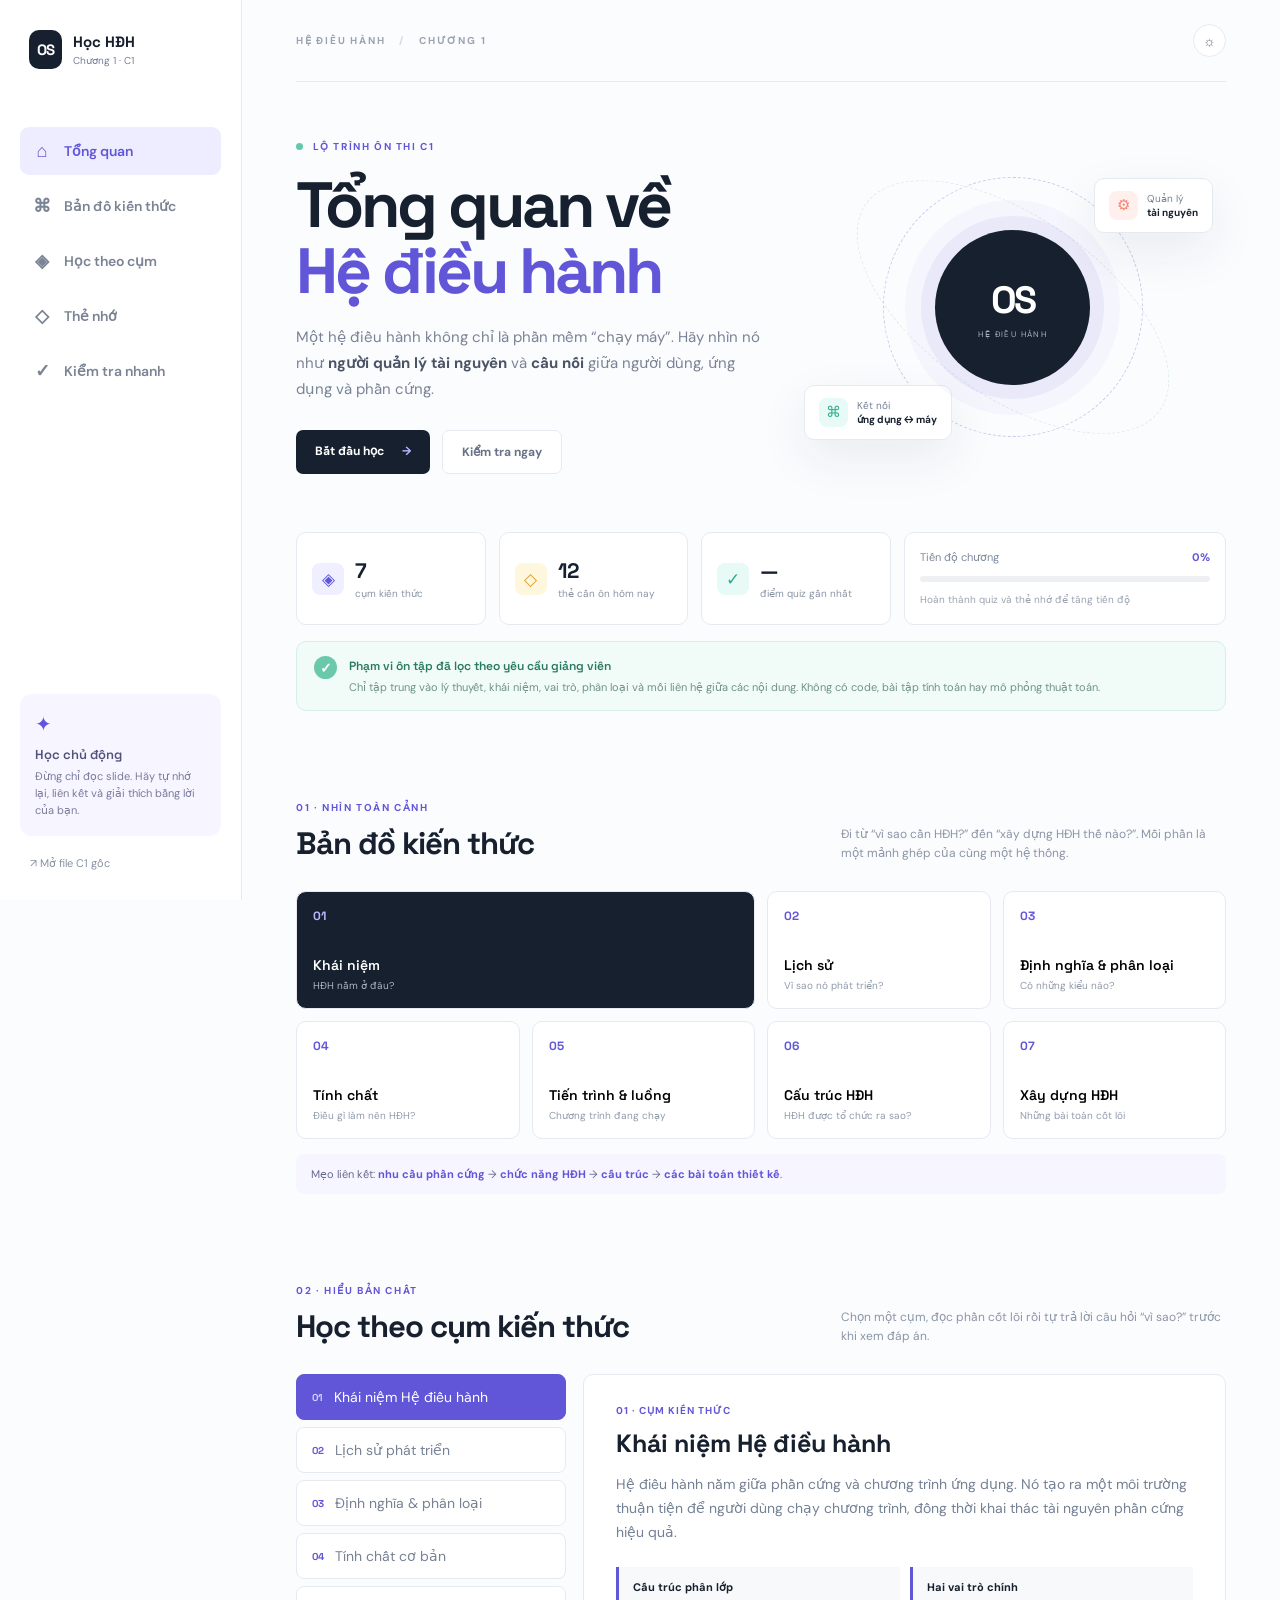
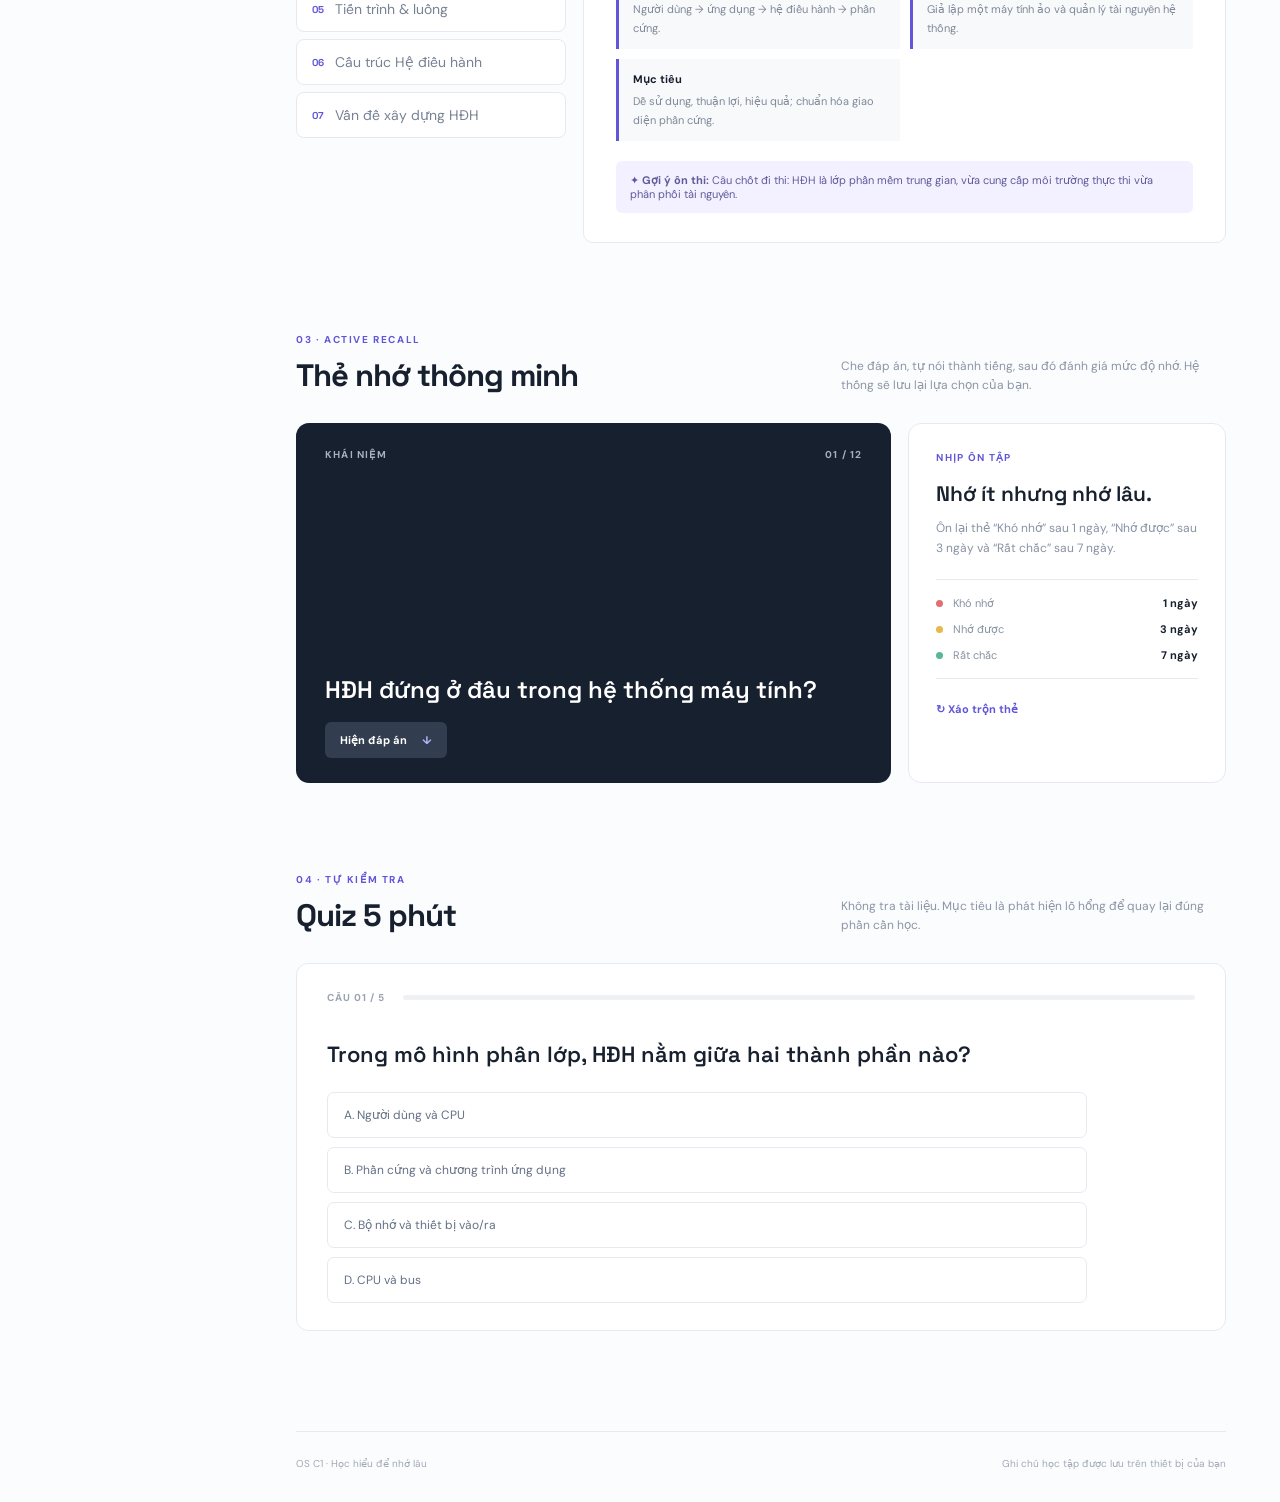
==== index.html @ 8801d219 "Publish OS C1 study website Co-authored-by: Copilot <223556219+Copilot@users.noreply.github.com>" ====
<!doctype html>
<html lang="vi">
<head>
  <meta charset="UTF-8" />
  <meta name="viewport" content="width=device-width, initial-scale=1.0" />
  <meta name="theme-color" content="#0f172a" />
  <title>OS C1 · Học hiểu để nhớ lâu</title>
  <link rel="preconnect" href="https://fonts.googleapis.com">
  <link rel="preconnect" href="https://fonts.gstatic.com" crossorigin>
  <link href="https://fonts.googleapis.com/css2?family=DM+Sans:wght@400;500;600;700&family=Space+Grotesk:wght@500;600;700&display=swap" rel="stylesheet">
  <link rel="stylesheet" href="styles.css" />
</head>
<body>
  <div class="app-shell">
    <aside class="sidebar">
      <a class="brand" href="#overview" aria-label="Về trang tổng quan">
        <span class="brand-mark">OS</span>
        <span><strong>Học HĐH</strong><small>Chương 1 · C1</small></span>
      </a>
      <nav class="nav" aria-label="Điều hướng chính">
        <a class="nav-link active" href="#overview"><span>⌂</span>Tổng quan</a>
        <a class="nav-link" href="#map"><span>⌘</span>Bản đồ kiến thức</a>
        <a class="nav-link" href="#learn"><span>◈</span>Học theo cụm</a>
        <a class="nav-link" href="#cards"><span>◇</span>Thẻ nhớ</a>
        <a class="nav-link" href="#quiz"><span>✓</span>Kiểm tra nhanh</a>
      </nav>
      <div class="sidebar-note">
        <span class="spark">✦</span>
        <strong>Học chủ động</strong>
        <p>Đừng chỉ đọc slide. Hãy tự nhớ lại, liên kết và giải thích bằng lời của bạn.</p>
      </div>
      <a class="source-link" href="Hệ Điều Hành-C1.pdf" target="_blank" rel="noreferrer">↗ Mở file C1 gốc</a>
    </aside>

    <main class="main-content">
      <header class="topbar">
        <div class="breadcrumb">HỆ ĐIỀU HÀNH <span>/</span> CHƯƠNG 1</div>
        <button class="icon-button" id="themeToggle" title="Đổi giao diện" aria-label="Đổi giao diện">☼</button>
      </header>

      <section id="overview" class="hero section-anchor">
        <div class="hero-copy">
          <div class="eyebrow"><span class="status-dot"></span> LỘ TRÌNH ÔN THI C1</div>
          <h1>Tổng quan về<br><em>Hệ điều hành</em></h1>
          <p class="hero-text">Một hệ điều hành không chỉ là phần mềm “chạy máy”. Hãy nhìn nó như <strong>người quản lý tài nguyên</strong> và <strong>cầu nối</strong> giữa người dùng, ứng dụng và phần cứng.</p>
          <div class="hero-actions">
            <a class="button button-primary" href="#learn">Bắt đầu học <span>→</span></a>
            <a class="button button-quiet" href="#quiz">Kiểm tra ngay</a>
          </div>
        </div>
        <div class="hero-visual">
          <div class="orbit orbit-one"></div><div class="orbit orbit-two"></div>
          <div class="core"><span>OS</span><small>HỆ ĐIỀU HÀNH</small></div>
          <div class="float-card float-top"><span class="mini-icon coral">⚙</span><span>Quản lý<br><b>tài nguyên</b></span></div>
          <div class="float-card float-bottom"><span class="mini-icon mint">⌘</span><span>Kết nối<br><b>ứng dụng ↔ máy</b></span></div>
        </div>
      </section>

      <section class="stats-grid" aria-label="Tiến độ học tập">
        <div class="stat-card"><span class="stat-icon purple">◈</span><div><strong>7</strong><span>cụm kiến thức</span></div></div>
        <div class="stat-card"><span class="stat-icon orange">◇</span><div><strong id="cardCount">12</strong><span>thẻ cần ôn hôm nay</span></div></div>
        <div class="stat-card"><span class="stat-icon green">✓</span><div><strong id="quizScore">—</strong><span>điểm quiz gần nhất</span></div></div>
        <div class="progress-card"><div class="progress-label"><span>Tiến độ chương</span><strong id="progressValue">0%</strong></div><div class="progress-bar"><i id="progressBar"></i></div><small>Hoàn thành quiz và thẻ nhớ để tăng tiến độ</small></div>
      </section>
      <div class="scope-banner"><span class="scope-check">✓</span><div><strong>Phạm vi ôn tập đã lọc theo yêu cầu giảng viên</strong><p>Chỉ tập trung vào lý thuyết, khái niệm, vai trò, phân loại và mối liên hệ giữa các nội dung. Không có code, bài tập tính toán hay mô phỏng thuật toán.</p></div></div>

      <section id="map" class="content-section section-anchor">
        <div class="section-heading"><div><div class="eyebrow">01 · NHÌN TOÀN CẢNH</div><h2>Bản đồ kiến thức</h2></div><p>Đi từ “vì sao cần HĐH?” đến “xây dựng HĐH thế nào?”. Mỗi phần là một mảnh ghép của cùng một hệ thống.</p></div>
        <div class="map-grid">
          <button class="map-node node-main" data-topic="concept"><span class="node-number">01</span><strong>Khái niệm</strong><small>HĐH nằm ở đâu?</small></button>
          <button class="map-node" data-topic="history"><span class="node-number">02</span><strong>Lịch sử</strong><small>Vì sao nó phát triển?</small></button>
          <button class="map-node" data-topic="definition"><span class="node-number">03</span><strong>Định nghĩa & phân loại</strong><small>Có những kiểu nào?</small></button>
          <button class="map-node" data-topic="properties"><span class="node-number">04</span><strong>Tính chất</strong><small>Điều gì làm nên HĐH?</small></button>
          <button class="map-node" data-topic="process"><span class="node-number">05</span><strong>Tiến trình & luồng</strong><small>Chương trình đang chạy</small></button>
          <button class="map-node" data-topic="structure"><span class="node-number">06</span><strong>Cấu trúc HĐH</strong><small>HĐH được tổ chức ra sao?</small></button>
          <button class="map-node" data-topic="design"><span class="node-number">07</span><strong>Xây dựng HĐH</strong><small>Những bài toán cốt lõi</small></button>
        </div>
        <div class="connection-hint">Mẹo liên kết: <b>nhu cầu phần cứng</b> → <b>chức năng HĐH</b> → <b>cấu trúc</b> → <b>các bài toán thiết kế</b>.</div>
      </section>

      <section id="learn" class="content-section section-anchor">
        <div class="section-heading"><div><div class="eyebrow">02 · HIỂU BẢN CHẤT</div><h2>Học theo cụm kiến thức</h2></div><p>Chọn một cụm, đọc phần cốt lõi rồi tự trả lời câu hỏi “vì sao?” trước khi xem đáp án.</p></div>
        <div class="topic-layout">
          <div class="topic-list" id="topicList"></div>
          <article class="topic-detail" id="topicDetail"></article>
        </div>
      </section>

      <section id="cards" class="content-section section-anchor">
        <div class="section-heading"><div><div class="eyebrow">03 · ACTIVE RECALL</div><h2>Thẻ nhớ thông minh</h2></div><p>Che đáp án, tự nói thành tiếng, sau đó đánh giá mức độ nhớ. Hệ thống sẽ lưu lại lựa chọn của bạn.</p></div>
        <div class="flashcard-wrap">
          <div class="flashcard" id="flashcard">
            <div class="card-meta"><span id="cardTopic">KHÁI NIỆM</span><span id="cardIndex">01 / 12</span></div>
            <div class="card-question" id="cardQuestion"></div>
            <div class="card-answer" id="cardAnswer"></div>
            <button class="reveal-button" id="revealCard">Hiện đáp án <span>↓</span></button>
            <div class="rating-actions hidden" id="ratingActions">
              <button class="rating hard" data-rating="hard">Khó nhớ</button>
              <button class="rating okay" data-rating="okay">Nhớ được</button>
              <button class="rating easy" data-rating="easy">Rất chắc</button>
            </div>
          </div>
          <div class="card-side"><div class="side-label">NHỊP ÔN TẬP</div><h3>Nhớ ít nhưng nhớ lâu.</h3><p>Ôn lại thẻ “Khó nhớ” sau 1 ngày, “Nhớ được” sau 3 ngày và “Rất chắc” sau 7 ngày.</p><div class="review-plan"><span><i class="dot red"></i> Khó nhớ <b>1 ngày</b></span><span><i class="dot yellow"></i> Nhớ được <b>3 ngày</b></span><span><i class="dot green"></i> Rất chắc <b>7 ngày</b></span></div><button class="text-button" id="shuffleCards">↻ Xáo trộn thẻ</button></div>
        </div>
      </section>

      <section id="quiz" class="content-section section-anchor">
        <div class="section-heading"><div><div class="eyebrow">04 · TỰ KIỂM TRA</div><h2>Quiz 5 phút</h2></div><p>Không tra tài liệu. Mục tiêu là phát hiện lỗ hổng để quay lại đúng phần cần học.</p></div>
        <div class="quiz-panel" id="quizPanel">
          <div class="quiz-progress"><span id="quizStep">CÂU 01 / 05</span><div><i id="quizProgressBar"></i></div></div>
          <div id="quizContent"></div>
        </div>
      </section>

      <footer><span>OS C1 · Học hiểu để nhớ lâu</span><span>Ghi chú học tập được lưu trên thiết bị của bạn</span></footer>
    </main>
  </div>
  <script src="app.js"></script>
</body>
</html>
---- styles.css ----
:root{--ink:#17202e;--muted:#758095;--line:#e6eaf0;--paper:#fbfcfe;--purple:#6156d8;--purple-soft:#eeedff;--coral:#f48373;--mint:#63c9ad;--yellow:#f6c55d;--shadow:0 18px 50px rgba(30,40,70,.08)}
body.dark{--ink:#f2f4fa;--muted:#9ba6ba;--line:#30394a;--paper:#111722;--purple:#9b93ff;--purple-soft:#28254b;--shadow:0 18px 50px rgba(0,0,0,.2)}body.dark .sidebar,body.dark .topbar,body.dark .stat-card,body.dark .progress-card,body.dark .map-node,body.dark .topic-detail,body.dark .card-side,body.dark .quiz-panel,body.dark .button-quiet,body.dark .quiz-option{background:#171e2b;color:var(--ink)}body.dark .nav-link,body.dark .source-link,body.dark .section-heading>p,body.dark .stat-card div span,body.dark .progress-card small,body.dark .map-node small,body.dark .topic-tab,body.dark .card-side p,body.dark .review-plan span,body.dark .quiz-option{color:#9ba6ba}body.dark .topic-tab{background:#171e2b;border-color:var(--line)}body.dark .connection-hint,body.dark .exam-tip{background:#242342;color:#c5c1f3}body.dark .key-item{background:#202837}body.dark .icon-button{background:#171e2b;color:var(--ink)}
*{box-sizing:border-box}html{scroll-behavior:smooth}body{margin:0;background:var(--paper);color:var(--ink);font:14px "DM Sans",sans-serif}button,a{font:inherit}button{cursor:pointer;border:0}a{text-decoration:none;color:inherit}.app-shell{display:flex;min-height:100vh}.sidebar{width:242px;background:#fff;border-right:1px solid var(--line);padding:30px 20px;position:fixed;inset:0 auto 0 0;display:flex;flex-direction:column;z-index:5}.brand{display:flex;gap:11px;align-items:center;margin:0 9px 58px}.brand-mark{background:var(--ink);color:#fff;border-radius:10px;font:700 15px "Space Grotesk";padding:10px 8px;letter-spacing:-1px}.brand strong,.brand small{display:block}.brand strong{font:700 15px "Space Grotesk"}.brand small{font-size:10px;color:var(--muted);margin-top:3px}.nav{display:grid;gap:7px}.nav-link{padding:12px 13px;border-radius:9px;color:#7a8494;display:flex;gap:13px;align-items:center;font-weight:600}.nav-link span{font-size:18px;width:18px;text-align:center}.nav-link.active,.nav-link:hover{background:var(--purple-soft);color:var(--purple)}.sidebar-note{margin-top:auto;background:#f7f5ff;border-radius:12px;padding:17px 15px;color:#51517a}.spark{font-size:20px;color:var(--purple)}.sidebar-note strong{display:block;margin:9px 0 5px;font:600 13px "Space Grotesk"}.sidebar-note p{font-size:11px;line-height:1.55;margin:0;color:#7a7b9b}.source-link{color:#8791a3;font-size:11px;margin:20px 10px 0}.main-content{margin-left:242px;width:calc(100% - 242px);max-width:1300px;padding:0 54px}.topbar{height:82px;border-bottom:1px solid var(--line);display:flex;align-items:center;justify-content:space-between}.breadcrumb{font-size:10px;font-weight:700;letter-spacing:1.8px;color:#9aa3b0}.breadcrumb span{margin:0 10px;color:#d4d8df}.icon-button{width:33px;height:33px;border:1px solid var(--line);background:#fff;border-radius:50%;color:#697389}.hero{min-height:450px;display:grid;grid-template-columns:1fr .9fr;align-items:center;gap:30px}.eyebrow{font-size:10px;color:var(--purple);font-weight:700;letter-spacing:1.6px}.status-dot{width:7px;height:7px;background:var(--mint);border-radius:50%;display:inline-block;margin-right:6px}.hero h1{font:700 clamp(42px,5vw,68px)/1.02 "Space Grotesk";letter-spacing:-3px;margin:20px 0}.hero h1 em{color:var(--purple);font-style:normal}.hero-text{max-width:530px;color:#798395;line-height:1.75;font-size:15px}.hero-text strong{color:#4b5465}.hero-actions{display:flex;gap:12px;margin-top:27px}.button{padding:13px 19px;border-radius:7px;font-weight:700;font-size:12px}.button-primary{background:var(--ink);color:#fff}.button-primary span{margin-left:15px;color:#b9b3ff}.button-quiet{color:#687286;border:1px solid var(--line);background:#fff}.hero-visual{height:310px;position:relative;display:grid;place-items:center}.core{width:155px;height:155px;border-radius:50%;background:var(--ink);color:#fff;display:grid;place-content:center;text-align:center;z-index:2;box-shadow:0 0 0 14px rgba(97,86,216,.08),0 0 0 30px rgba(97,86,216,.04)}.core span{font:700 38px "Space Grotesk";letter-spacing:-3px}.core small{font-size:8px;letter-spacing:1.4px;color:#aab1c3;margin-top:5px}.orbit{position:absolute;border:1px dashed #c9c7ec;border-radius:50%;width:260px;height:260px}.orbit-two{width:360px;height:180px;border-color:#dceee8;transform:rotate(35deg)}.float-card{position:absolute;background:#fff;padding:12px 14px;border:1px solid var(--line);border-radius:10px;display:flex;align-items:center;gap:9px;box-shadow:var(--shadow);font-size:10px;line-height:1.4;color:#768095}.float-card b{color:var(--ink)}.float-top{top:26px;right:3%}.float-bottom{bottom:22px;left:1%}.mini-icon{width:29px;height:29px;display:grid;place-items:center;border-radius:8px;font-size:15px}.coral{background:#fff0ed;color:var(--coral)}.mint{background:#e8faf5;color:#2eae8d}.stats-grid{display:grid;grid-template-columns:repeat(3,1fr) 1.7fr;gap:13px}.stat-card,.progress-card{background:#fff;border:1px solid var(--line);border-radius:10px;padding:17px 15px;display:flex;align-items:center;gap:11px}.stat-icon{width:32px;height:32px;border-radius:8px;display:grid;place-items:center;font-size:17px}.purple{color:var(--purple);background:#f0efff}.orange{color:#da9d22;background:#fff7dd}.green{color:#2dab8a;background:#e8faf5}.stat-card strong{display:block;font:700 21px "Space Grotesk"}.stat-card div span{display:block;color:#8a94a5;font-size:10px;margin-top:3px}.progress-card{display:block}.progress-label{display:flex;justify-content:space-between;font-size:11px;color:#7e899b}.progress-label strong{color:var(--purple)}.progress-bar{height:6px;background:#eef0f4;border-radius:4px;margin:12px 0 7px;overflow:hidden}.progress-bar i,.quiz-progress i{height:100%;display:block;background:var(--purple);width:0;border-radius:inherit;transition:.3s}.progress-card small{font-size:10px;color:#9ba3b1}.content-section{padding:90px 0 0}.section-heading{display:flex;justify-content:space-between;align-items:end;margin-bottom:28px}.section-heading h2{font:700 31px "Space Grotesk";letter-spacing:-1px;margin:9px 0 0}.section-heading>p{max-width:385px;color:#8b95a5;line-height:1.6;font-size:12px;margin:0}.map-grid{display:grid;grid-template-columns:repeat(4,1fr);gap:12px}.map-node{min-height:118px;background:#fff;border:1px solid var(--line);border-radius:10px;text-align:left;padding:16px;display:flex;flex-direction:column;transition:.2s}.map-node:hover,.map-node.selected{border-color:var(--purple);box-shadow:0 9px 24px rgba(97,86,216,.1);transform:translateY(-2px)}.map-node.node-main{grid-column:span 2;background:var(--ink);color:#fff}.node-number{color:var(--purple);font:700 12px "Space Grotesk";margin-bottom:auto}.node-main .node-number{color:#bcb7ff}.map-node strong{font:600 14px "Space Grotesk";margin-top:17px}.map-node small{color:#929bab;font-size:10px;margin-top:5px}.node-main small{color:#adb5c7}.connection-hint{margin-top:15px;background:#f7f5ff;color:#686a8f;border-radius:7px;padding:13px 15px;font-size:11px}.connection-hint b{color:var(--purple)}.topic-layout{display:grid;grid-template-columns:270px 1fr;gap:17px}.topic-list{display:grid;gap:7px;align-content:start}.topic-tab{padding:13px 15px;background:#fff;border:1px solid var(--line);border-radius:8px;text-align:left;color:#778294;display:flex;align-items:center;gap:11px}.topic-tab.active{background:var(--purple);border-color:var(--purple);color:#fff}.topic-tab span{font:700 10px "Space Grotesk";color:var(--purple)}.topic-tab.active span{color:#d2cfff}.topic-detail{background:#fff;border:1px solid var(--line);border-radius:10px;padding:29px 32px;min-height:300px}.detail-kicker{font-size:10px;color:var(--purple);font-weight:700;letter-spacing:1px}.topic-detail h3{font:700 25px "Space Grotesk";margin:10px 0}.topic-detail>p{color:#748094;line-height:1.7;max-width:730px}.key-grid{display:grid;grid-template-columns:repeat(2,1fr);gap:10px;margin-top:23px}.key-item{background:#f8f9fb;border-left:3px solid var(--purple);padding:13px 14px}.key-item strong{display:block;font-size:11px;margin-bottom:5px}.key-item span{font-size:11px;color:#7e8998;line-height:1.5}.exam-tip{margin-top:20px;color:#5f5a9a;background:#f3f1ff;padding:12px 14px;font-size:11px;border-radius:6px}.flashcard-wrap{display:grid;grid-template-columns:1.5fr .8fr;gap:17px}.flashcard{background:var(--ink);color:#fff;border-radius:13px;min-height:360px;padding:25px 29px;display:flex;flex-direction:column;position:relative}.card-meta{display:flex;justify-content:space-between;color:#a8b0c1;font-size:10px;letter-spacing:1.2px;font-weight:700}.card-question{font:600 24px/1.35 "Space Grotesk";max-width:630px;margin:auto 0 16px}.card-answer{color:#c1c9d8;line-height:1.7;font-size:13px;min-height:52px;display:none}.flashcard.revealed .card-question{font-size:19px;color:#bfc7d6}.flashcard.revealed .card-answer{display:block}.reveal-button{align-self:flex-start;border-radius:6px;padding:11px 15px;background:#333d50;color:#fff;font-size:11px;font-weight:700}.reveal-button span{color:#bcb7ff;margin-left:12px}.rating-actions{gap:7px;margin-top:12px}.rating{padding:8px 11px;border-radius:5px;font-size:10px;color:#fff}.rating.hard{background:#9e4c52}.rating.okay{background:#8c6b31}.rating.easy{background:#287b66}.hidden{display:none!important}.card-side{border:1px solid var(--line);background:#fff;border-radius:13px;padding:27px}.side-label{font-size:10px;letter-spacing:1.3px;color:var(--purple);font-weight:700}.card-side h3{font:600 21px "Space Grotesk";margin:16px 0 8px}.card-side p{color:#8792a3;font-size:12px;line-height:1.65}.review-plan{display:grid;gap:12px;border-top:1px solid var(--line);border-bottom:1px solid var(--line);padding:16px 0;margin:20px 0}.review-plan span{font-size:11px;color:#8792a3}.review-plan b{float:right;color:var(--ink)}.dot{width:7px;height:7px;border-radius:50%;display:inline-block;margin-right:7px}.red{background:#e16e75}.yellow{background:#e8b849}.dot.green{background:#55b999}.text-button{background:none;color:var(--purple);font-weight:700;font-size:11px;padding:0}.quiz-panel{background:#fff;border:1px solid var(--line);border-radius:12px;padding:27px 30px}.quiz-progress{display:flex;align-items:center;gap:18px;color:#9aa3b1;font-size:10px;font-weight:700;letter-spacing:1px}.quiz-progress>div{height:5px;background:#eff1f4;border-radius:4px;flex:1;overflow:hidden}.quiz-progress i{width:20%}.quiz-question{font:600 22px/1.4 "Space Grotesk";margin:35px 0 22px;max-width:780px}.quiz-options{display:grid;gap:9px;max-width:760px}.quiz-option{padding:14px 16px;border:1px solid var(--line);border-radius:7px;background:#fff;text-align:left;color:#647084;font-size:12px}.quiz-option:hover{border-color:#aaa4ed}.quiz-option.correct{background:#ecfaf5;border-color:#72cdae;color:#207b63}.quiz-option.wrong{background:#fff0ef;border-color:#ed9b92;color:#a94c45}.quiz-next{margin-top:18px;background:var(--ink);color:#fff;border-radius:6px;padding:11px 16px;font-size:11px;font-weight:700}.quiz-explain{font-size:11px;color:#788497;margin-top:13px;line-height:1.6}.result-box{text-align:center;padding:35px 0}.result-score{font:700 50px "Space Grotesk";color:var(--purple)}.result-box p{color:#8190a0}.restart{background:var(--purple);color:#fff;padding:11px 17px;border-radius:6px;font-size:11px;font-weight:700}footer{border-top:1px solid var(--line);margin-top:100px;padding:25px 0 32px;display:flex;justify-content:space-between;color:#a0a9b5;font-size:10px}@media(max-width:950px){.sidebar{width:205px}.main-content{margin-left:205px;width:calc(100% - 205px);padding:0 28px}.stats-grid{grid-template-columns:repeat(2,1fr)}.progress-card{grid-column:span 2}.hero{grid-template-columns:1fr}.hero-visual{display:none}.map-grid{grid-template-columns:repeat(2,1fr)}.map-node.node-main{grid-column:span 2}}@media(max-width:650px){.sidebar{position:static;width:100%;height:auto;padding:17px 16px;display:block;border-right:0;border-bottom:1px solid var(--line)}.brand{margin:0 0 16px}.nav{display:flex;overflow:auto}.nav-link{white-space:nowrap;padding:9px}.sidebar-note,.source-link{display:none}.app-shell{display:block}.main-content{margin:0;width:100%;padding:0 17px}.topbar{height:58px}.hero{min-height:500px}.hero h1{font-size:48px}.content-section{padding-top:60px}.section-heading{display:block}.section-heading>p{margin-top:15px}.map-grid,.topic-layout,.flashcard-wrap{grid-template-columns:1fr}.topic-detail{padding:22px}.stats-grid{gap:8px}.stat-card{padding:13px 10px}.stat-card strong{font-size:18px}.key-grid{grid-template-columns:1fr}.quiz-panel{padding:20px 17px}footer{display:block;line-height:2}.hero-actions{margin-top:20px}}
.scope-banner{margin-top:16px;background:#f1fbf7;border:1px solid #d5f0e5;border-radius:10px;padding:14px 17px;display:flex;gap:12px;align-items:flex-start;color:#4d7b6e}.scope-check{background:#6ac9ab;color:#fff;width:23px;height:23px;border-radius:50%;display:grid;place-items:center;font-weight:700;flex:none}.scope-banner strong{font:600 12px "Space Grotesk";color:#277a61}.scope-banner p{margin:5px 0 0;font-size:11px;line-height:1.55;color:#709289}.section-heading{display:flex;justify-content:space-between;align-items:end;margin-bottom:28px}.section-heading h2{font:700 31px "Space Grotesk";letter-spacing:-1px;margin:9px 0 0}.section-heading>p{max-width:385px;color:#8b95a5;line-height:1.6;font-size:12px;margin:0}.map-grid{display:grid;grid-template-columns:repeat(4,1fr);gap:12px}.map-node{min-height:118px;background:#fff;border:1px solid var(--line);border-radius:10px;text-align:left;padding:16px;display:flex;flex-direction:column;transition:.2s}.map-node:hover,.map-node.selected{border-color:var(--purple);box-shadow:0 9px 24px rgba(97,86,216,.1);transform:translateY(-2px)}.map-node.node-main{grid-column:span 2;background:var(--ink);color:#fff}.node-number{color:var(--purple);font:700 12px "Space Grotesk";margin-bottom:auto}.node-main .node-number{color:#bcb7ff}.map-node strong{font:600 14px "Space Grotesk";margin-top:17px}.map-node small{color:#929bab;font-size:10px;margin-top:5px}.node-main small{color:#adb5c7}.connection-hint{margin-top:15px;background:#f7f5ff;color:#686a8f;border-radius:7px;padding:13px 15px;font-size:11px}.connection-hint b{color:var(--purple)}.topic-layout{display:grid;grid-template-columns:270px 1fr;gap:17px}.topic-list{display:grid;gap:7px;align-content:start}.topic-tab{padding:13px 15px;background:#fff;border:1px solid var(--line);border-radius:8px;text-align:left;color:#778294;display:flex;align-items:center;gap:11px}.topic-tab.active{background:var(--purple);border-color:var(--purple);color:#fff}.topic-tab span{font:700 10px "Space Grotesk";color:var(--purple)}.topic-tab.active span{color:#d2cfff}.topic-detail{background:#fff;border:1px solid var(--line);border-radius:10px;padding:29px 32px;min-height:300px}.detail-kicker{font-size:10px;color:var(--purple);font-weight:700;letter-spacing:1px}.topic-detail h3{font:700 25px "Space Grotesk";margin:10px 0}.topic-detail>p{color:#748094;line-height:1.7;max-width:730px}.key-grid{display:grid;grid-template-columns:repeat(2,1fr);gap:10px;margin-top:23px}.key-item{background:#f8f9fb;border-left:3px solid var(--purple);padding:13px 14px}.key-item strong{display:block;font-size:11px;margin-bottom:5px}.key-item span{font-size:11px;color:#7e8998;line-height:1.5}.exam-tip{margin-top:20px;color:#5f5a9a;background:#f3f1ff;padding:12px 14px;font-size:11px;border-radius:6px}.flashcard-wrap{display:grid;grid-template-columns:1.5fr .8fr;gap:17px}.flashcard{background:var(--ink);color:#fff;border-radius:13px;min-height:360px;padding:25px 29px;display:flex;flex-direction:column;position:relative}.card-meta{display:flex;justify-content:space-between;color:#a8b0c1;font-size:10px;letter-spacing:1.2px;font-weight:700}.card-question{font:600 24px/1.35 "Space Grotesk";max-width:630px;margin:auto 0 16px}.card-answer{color:#c1c9d8;line-height:1.7;font-size:13px;min-height:52px;display:none}.flashcard.revealed .card-question{font-size:19px;color:#bfc7d6}.flashcard.revealed .card-answer{display:block}.reveal-button{align-self:flex-start;border-radius:6px;padding:11px 15px;background:#333d50;color:#fff;font-size:11px;font-weight:700}.reveal-button span{color:#bcb7ff;margin-left:12px}.rating-actions{gap:7px;margin-top:12px}.rating{padding:8px 11px;border-radius:5px;font-size:10px;color:#fff}.rating.hard{background:#9e4c52}.rating.okay{background:#8c6b31}.rating.easy{background:#287b66}.hidden{display:none!important}.card-side{border:1px solid var(--line);background:#fff;border-radius:13px;padding:27px}.side-label{font-size:10px;letter-spacing:1.3px;color:var(--purple);font-weight:700}.card-side h3{font:600 21px "Space Grotesk";margin:16px 0 8px}.card-side p{color:#8792a3;font-size:12px;line-height:1.65}.review-plan{display:grid;gap:12px;border-top:1px solid var(--line);border-bottom:1px solid var(--line);padding:16px 0;margin:20px 0}.review-plan span{font-size:11px;color:#8792a3}.review-plan b{float:right;color:var(--ink)}.dot{width:7px;height:7px;border-radius:50%;display:inline-block;margin-right:7px}.red{background:#e16e75}.yellow{background:#e8b849}.dot.green{background:#55b999}.text-button{background:none;color:var(--purple);font-weight:700;font-size:11px;padding:0}.quiz-panel{background:#fff;border:1px solid var(--line);border-radius:12px;padding:27px 30px}.quiz-progress{display:flex;align-items:center;gap:18px;color:#9aa3b1;font-size:10px;font-weight:700;letter-spacing:1px}.quiz-progress>div{height:5px;background:#eff1f4;border-radius:4px;flex:1;overflow:hidden}.quiz-progress i{width:20%}.quiz-question{font:600 22px/1.4 "Space Grotesk";margin:35px 0 22px;max-width:780px}.quiz-options{display:grid;gap:9px;max-width:760px}.quiz-option{padding:14px 16px;border:1px solid var(--line);border-radius:7px;background:#fff;text-align:left;color:#647084;font-size:12px}.quiz-option:hover{border-color:#aaa4ed}.quiz-option.correct{background:#ecfaf5;border-color:#72cdae;color:#207b63}.quiz-option.wrong{background:#fff0ef;border-color:#ed9b92;color:#a94c45}.quiz-next{margin-top:18px;background:var(--ink);color:#fff;border-radius:6px;padding:11px 16px;font-size:11px;font-weight:700}.quiz-explain{font-size:11px;color:#788497;margin-top:13px;line-height:1.6}.result-box{text-align:center;padding:35px 0}.result-score{font:700 50px "Space Grotesk";color:var(--purple)}.result-box p{color:#8190a0}.restart{background:var(--purple);color:#fff;padding:11px 17px;border-radius:6px;font-size:11px;font-weight:700}footer{border-top:1px solid var(--line);margin-top:100px;padding:25px 0 32px;display:flex;justify-content:space-between;color:#a0a9b5;font-size:10px}@media(max-width:950px){.sidebar{width:205px}.main-content{margin-left:205px;width:calc(100% - 205px);padding:0 28px}.stats-grid{grid-template-columns:repeat(2,1fr)}.progress-card{grid-column:span 2}.hero{grid-template-columns:1fr}.hero-visual{display:none}.map-grid{grid-template-columns:repeat(2,1fr)}.map-node.node-main{grid-column:span 2}}@media(max-width:650px){.sidebar{position:static;width:100%;height:auto;padding:17px 16px;display:block;border-right:0;border-bottom:1px solid var(--line)}.brand{margin:0 0 16px}.nav{display:flex;overflow:auto}.nav-link{white-space:nowrap;padding:9px}.sidebar-note,.source-link{display:none}.app-shell{display:block}.main-content{margin:0;width:100%;padding:0 17px}.topbar{height:58px}.hero{min-height:500px}.hero h1{font-size:48px}.content-section{padding-top:60px}.section-heading{display:block}.section-heading>p{margin-top:15px}.map-grid,.topic-layout,.flashcard-wrap{grid-template-columns:1fr}.topic-detail{padding:22px}.stats-grid{gap:8px}.stat-card{padding:13px 10px}.stat-card strong{font-size:18px}.key-grid{grid-template-columns:1fr}.quiz-panel{padding:20px 17px}footer{display:block;line-height:2}.hero-actions{margin-top:20px}}
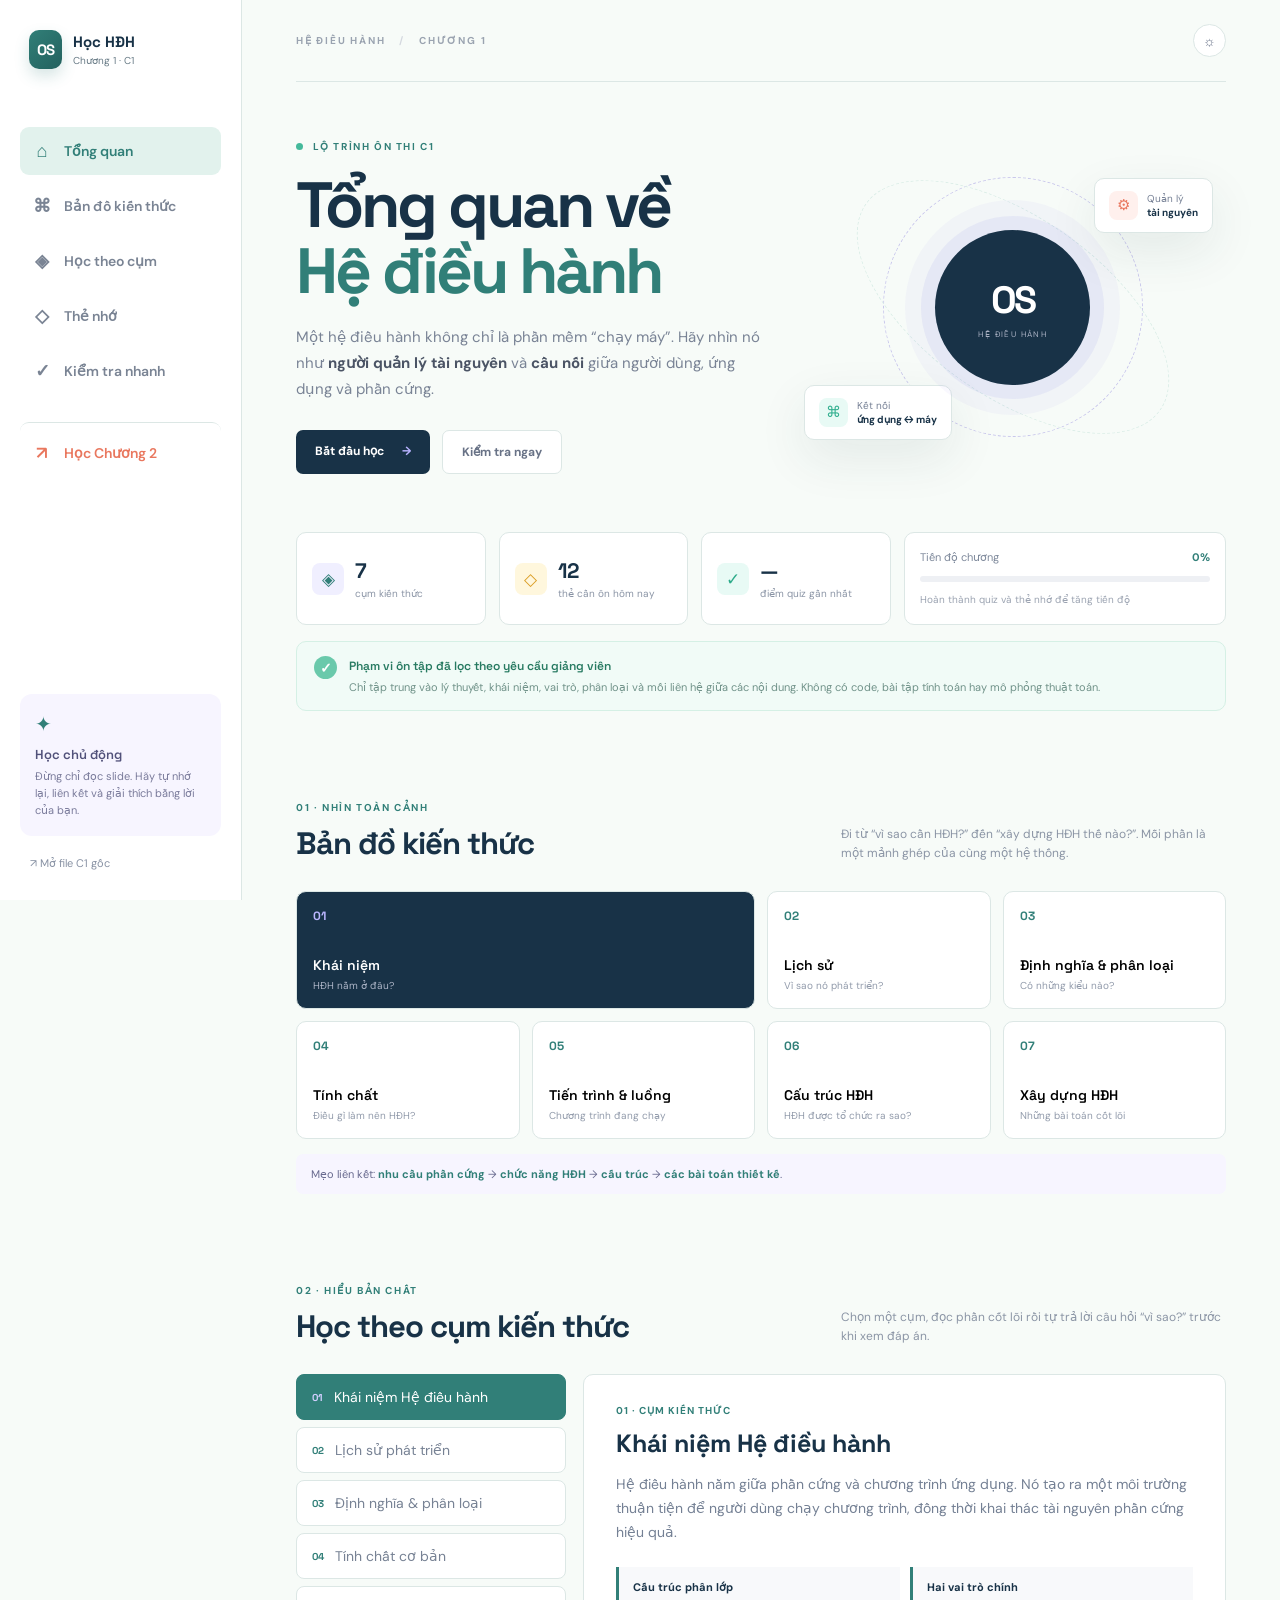
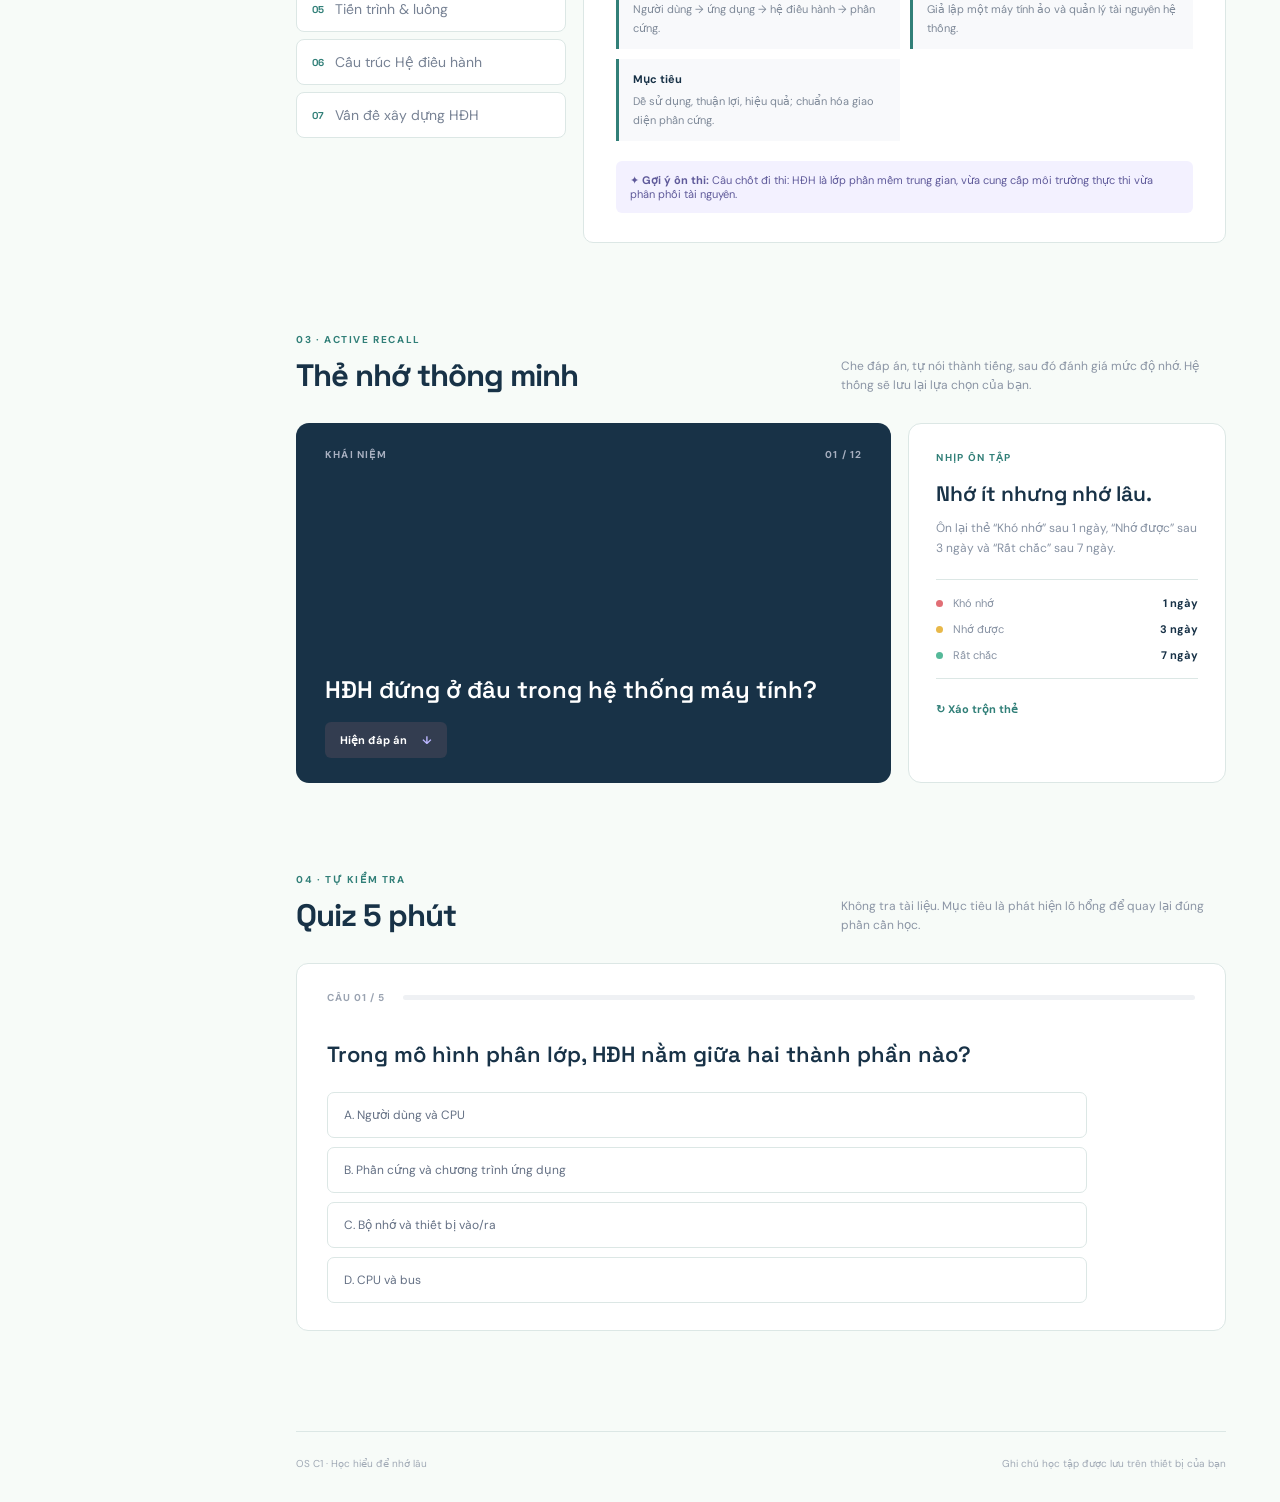
==== commit 471c6365: "Add theory-focused OS Chapter 2 study page Co-authored-by: Copilot <223556219+Copilot@users.noreply." ====
--- a/index.html
+++ b/index.html
@@ -23,6 +23,7 @@
         <a class="nav-link" href="#learn"><span>◈</span>Học theo cụm</a>
         <a class="nav-link" href="#cards"><span>◇</span>Thẻ nhớ</a>
         <a class="nav-link" href="#quiz"><span>✓</span>Kiểm tra nhanh</a>
+        <a class="nav-link chapter-link" href="c2.html"><span>↗</span>Học Chương 2</a>
       </nav>
       <div class="sidebar-note">
         <span class="spark">✦</span>
--- a/styles.css
+++ b/styles.css
@@ -1,4 +1,7 @@
-:root{--ink:#17202e;--muted:#758095;--line:#e6eaf0;--paper:#fbfcfe;--purple:#6156d8;--purple-soft:#eeedff;--coral:#f48373;--mint:#63c9ad;--yellow:#f6c55d;--shadow:0 18px 50px rgba(30,40,70,.08)}
-body.dark{--ink:#f2f4fa;--muted:#9ba6ba;--line:#30394a;--paper:#111722;--purple:#9b93ff;--purple-soft:#28254b;--shadow:0 18px 50px rgba(0,0,0,.2)}body.dark .sidebar,body.dark .topbar,body.dark .stat-card,body.dark .progress-card,body.dark .map-node,body.dark .topic-detail,body.dark .card-side,body.dark .quiz-panel,body.dark .button-quiet,body.dark .quiz-option{background:#171e2b;color:var(--ink)}body.dark .nav-link,body.dark .source-link,body.dark .section-heading>p,body.dark .stat-card div span,body.dark .progress-card small,body.dark .map-node small,body.dark .topic-tab,body.dark .card-side p,body.dark .review-plan span,body.dark .quiz-option{color:#9ba6ba}body.dark .topic-tab{background:#171e2b;border-color:var(--line)}body.dark .connection-hint,body.dark .exam-tip{background:#242342;color:#c5c1f3}body.dark .key-item{background:#202837}body.dark .icon-button{background:#171e2b;color:var(--ink)}
-*{box-sizing:border-box}html{scroll-behavior:smooth}body{margin:0;background:var(--paper);color:var(--ink);font:14px "DM Sans",sans-serif}button,a{font:inherit}button{cursor:pointer;border:0}a{text-decoration:none;color:inherit}.app-shell{display:flex;min-height:100vh}.sidebar{width:242px;background:#fff;border-right:1px solid var(--line);padding:30px 20px;position:fixed;inset:0 auto 0 0;display:flex;flex-direction:column;z-index:5}.brand{display:flex;gap:11px;align-items:center;margin:0 9px 58px}.brand-mark{background:var(--ink);color:#fff;border-radius:10px;font:700 15px "Space Grotesk";padding:10px 8px;letter-spacing:-1px}.brand strong,.brand small{display:block}.brand strong{font:700 15px "Space Grotesk"}.brand small{font-size:10px;color:var(--muted);margin-top:3px}.nav{display:grid;gap:7px}.nav-link{padding:12px 13px;border-radius:9px;color:#7a8494;display:flex;gap:13px;align-items:center;font-weight:600}.nav-link span{font-size:18px;width:18px;text-align:center}.nav-link.active,.nav-link:hover{background:var(--purple-soft);color:var(--purple)}.sidebar-note{margin-top:auto;background:#f7f5ff;border-radius:12px;padding:17px 15px;color:#51517a}.spark{font-size:20px;color:var(--purple)}.sidebar-note strong{display:block;margin:9px 0 5px;font:600 13px "Space Grotesk"}.sidebar-note p{font-size:11px;line-height:1.55;margin:0;color:#7a7b9b}.source-link{color:#8791a3;font-size:11px;margin:20px 10px 0}.main-content{margin-left:242px;width:calc(100% - 242px);max-width:1300px;padding:0 54px}.topbar{height:82px;border-bottom:1px solid var(--line);display:flex;align-items:center;justify-content:space-between}.breadcrumb{font-size:10px;font-weight:700;letter-spacing:1.8px;color:#9aa3b0}.breadcrumb span{margin:0 10px;color:#d4d8df}.icon-button{width:33px;height:33px;border:1px solid var(--line);background:#fff;border-radius:50%;color:#697389}.hero{min-height:450px;display:grid;grid-template-columns:1fr .9fr;align-items:center;gap:30px}.eyebrow{font-size:10px;color:var(--purple);font-weight:700;letter-spacing:1.6px}.status-dot{width:7px;height:7px;background:var(--mint);border-radius:50%;display:inline-block;margin-right:6px}.hero h1{font:700 clamp(42px,5vw,68px)/1.02 "Space Grotesk";letter-spacing:-3px;margin:20px 0}.hero h1 em{color:var(--purple);font-style:normal}.hero-text{max-width:530px;color:#798395;line-height:1.75;font-size:15px}.hero-text strong{color:#4b5465}.hero-actions{display:flex;gap:12px;margin-top:27px}.button{padding:13px 19px;border-radius:7px;font-weight:700;font-size:12px}.button-primary{background:var(--ink);color:#fff}.button-primary span{margin-left:15px;color:#b9b3ff}.button-quiet{color:#687286;border:1px solid var(--line);background:#fff}.hero-visual{height:310px;position:relative;display:grid;place-items:center}.core{width:155px;height:155px;border-radius:50%;background:var(--ink);color:#fff;display:grid;place-content:center;text-align:center;z-index:2;box-shadow:0 0 0 14px rgba(97,86,216,.08),0 0 0 30px rgba(97,86,216,.04)}.core span{font:700 38px "Space Grotesk";letter-spacing:-3px}.core small{font-size:8px;letter-spacing:1.4px;color:#aab1c3;margin-top:5px}.orbit{position:absolute;border:1px dashed #c9c7ec;border-radius:50%;width:260px;height:260px}.orbit-two{width:360px;height:180px;border-color:#dceee8;transform:rotate(35deg)}.float-card{position:absolute;background:#fff;padding:12px 14px;border:1px solid var(--line);border-radius:10px;display:flex;align-items:center;gap:9px;box-shadow:var(--shadow);font-size:10px;line-height:1.4;color:#768095}.float-card b{color:var(--ink)}.float-top{top:26px;right:3%}.float-bottom{bottom:22px;left:1%}.mini-icon{width:29px;height:29px;display:grid;place-items:center;border-radius:8px;font-size:15px}.coral{background:#fff0ed;color:var(--coral)}.mint{background:#e8faf5;color:#2eae8d}.stats-grid{display:grid;grid-template-columns:repeat(3,1fr) 1.7fr;gap:13px}.stat-card,.progress-card{background:#fff;border:1px solid var(--line);border-radius:10px;padding:17px 15px;display:flex;align-items:center;gap:11px}.stat-icon{width:32px;height:32px;border-radius:8px;display:grid;place-items:center;font-size:17px}.purple{color:var(--purple);background:#f0efff}.orange{color:#da9d22;background:#fff7dd}.green{color:#2dab8a;background:#e8faf5}.stat-card strong{display:block;font:700 21px "Space Grotesk"}.stat-card div span{display:block;color:#8a94a5;font-size:10px;margin-top:3px}.progress-card{display:block}.progress-label{display:flex;justify-content:space-between;font-size:11px;color:#7e899b}.progress-label strong{color:var(--purple)}.progress-bar{height:6px;background:#eef0f4;border-radius:4px;margin:12px 0 7px;overflow:hidden}.progress-bar i,.quiz-progress i{height:100%;display:block;background:var(--purple);width:0;border-radius:inherit;transition:.3s}.progress-card small{font-size:10px;color:#9ba3b1}.content-section{padding:90px 0 0}.section-heading{display:flex;justify-content:space-between;align-items:end;margin-bottom:28px}.section-heading h2{font:700 31px "Space Grotesk";letter-spacing:-1px;margin:9px 0 0}.section-heading>p{max-width:385px;color:#8b95a5;line-height:1.6;font-size:12px;margin:0}.map-grid{display:grid;grid-template-columns:repeat(4,1fr);gap:12px}.map-node{min-height:118px;background:#fff;border:1px solid var(--line);border-radius:10px;text-align:left;padding:16px;display:flex;flex-direction:column;transition:.2s}.map-node:hover,.map-node.selected{border-color:var(--purple);box-shadow:0 9px 24px rgba(97,86,216,.1);transform:translateY(-2px)}.map-node.node-main{grid-column:span 2;background:var(--ink);color:#fff}.node-number{color:var(--purple);font:700 12px "Space Grotesk";margin-bottom:auto}.node-main .node-number{color:#bcb7ff}.map-node strong{font:600 14px "Space Grotesk";margin-top:17px}.map-node small{color:#929bab;font-size:10px;margin-top:5px}.node-main small{color:#adb5c7}.connection-hint{margin-top:15px;background:#f7f5ff;color:#686a8f;border-radius:7px;padding:13px 15px;font-size:11px}.connection-hint b{color:var(--purple)}.topic-layout{display:grid;grid-template-columns:270px 1fr;gap:17px}.topic-list{display:grid;gap:7px;align-content:start}.topic-tab{padding:13px 15px;background:#fff;border:1px solid var(--line);border-radius:8px;text-align:left;color:#778294;display:flex;align-items:center;gap:11px}.topic-tab.active{background:var(--purple);border-color:var(--purple);color:#fff}.topic-tab span{font:700 10px "Space Grotesk";color:var(--purple)}.topic-tab.active span{color:#d2cfff}.topic-detail{background:#fff;border:1px solid var(--line);border-radius:10px;padding:29px 32px;min-height:300px}.detail-kicker{font-size:10px;color:var(--purple);font-weight:700;letter-spacing:1px}.topic-detail h3{font:700 25px "Space Grotesk";margin:10px 0}.topic-detail>p{color:#748094;line-height:1.7;max-width:730px}.key-grid{display:grid;grid-template-columns:repeat(2,1fr);gap:10px;margin-top:23px}.key-item{background:#f8f9fb;border-left:3px solid var(--purple);padding:13px 14px}.key-item strong{display:block;font-size:11px;margin-bottom:5px}.key-item span{font-size:11px;color:#7e8998;line-height:1.5}.exam-tip{margin-top:20px;color:#5f5a9a;background:#f3f1ff;padding:12px 14px;font-size:11px;border-radius:6px}.flashcard-wrap{display:grid;grid-template-columns:1.5fr .8fr;gap:17px}.flashcard{background:var(--ink);color:#fff;border-radius:13px;min-height:360px;padding:25px 29px;display:flex;flex-direction:column;position:relative}.card-meta{display:flex;justify-content:space-between;color:#a8b0c1;font-size:10px;letter-spacing:1.2px;font-weight:700}.card-question{font:600 24px/1.35 "Space Grotesk";max-width:630px;margin:auto 0 16px}.card-answer{color:#c1c9d8;line-height:1.7;font-size:13px;min-height:52px;display:none}.flashcard.revealed .card-question{font-size:19px;color:#bfc7d6}.flashcard.revealed .card-answer{display:block}.reveal-button{align-self:flex-start;border-radius:6px;padding:11px 15px;background:#333d50;color:#fff;font-size:11px;font-weight:700}.reveal-button span{color:#bcb7ff;margin-left:12px}.rating-actions{gap:7px;margin-top:12px}.rating{padding:8px 11px;border-radius:5px;font-size:10px;color:#fff}.rating.hard{background:#9e4c52}.rating.okay{background:#8c6b31}.rating.easy{background:#287b66}.hidden{display:none!important}.card-side{border:1px solid var(--line);background:#fff;border-radius:13px;padding:27px}.side-label{font-size:10px;letter-spacing:1.3px;color:var(--purple);font-weight:700}.card-side h3{font:600 21px "Space Grotesk";margin:16px 0 8px}.card-side p{color:#8792a3;font-size:12px;line-height:1.65}.review-plan{display:grid;gap:12px;border-top:1px solid var(--line);border-bottom:1px solid var(--line);padding:16px 0;margin:20px 0}.review-plan span{font-size:11px;color:#8792a3}.review-plan b{float:right;color:var(--ink)}.dot{width:7px;height:7px;border-radius:50%;display:inline-block;margin-right:7px}.red{background:#e16e75}.yellow{background:#e8b849}.dot.green{background:#55b999}.text-button{background:none;color:var(--purple);font-weight:700;font-size:11px;padding:0}.quiz-panel{background:#fff;border:1px solid var(--line);border-radius:12px;padding:27px 30px}.quiz-progress{display:flex;align-items:center;gap:18px;color:#9aa3b1;font-size:10px;font-weight:700;letter-spacing:1px}.quiz-progress>div{height:5px;background:#eff1f4;border-radius:4px;flex:1;overflow:hidden}.quiz-progress i{width:20%}.quiz-question{font:600 22px/1.4 "Space Grotesk";margin:35px 0 22px;max-width:780px}.quiz-options{display:grid;gap:9px;max-width:760px}.quiz-option{padding:14px 16px;border:1px solid var(--line);border-radius:7px;background:#fff;text-align:left;color:#647084;font-size:12px}.quiz-option:hover{border-color:#aaa4ed}.quiz-option.correct{background:#ecfaf5;border-color:#72cdae;color:#207b63}.quiz-option.wrong{background:#fff0ef;border-color:#ed9b92;color:#a94c45}.quiz-next{margin-top:18px;background:var(--ink);color:#fff;border-radius:6px;padding:11px 16px;font-size:11px;font-weight:700}.quiz-explain{font-size:11px;color:#788497;margin-top:13px;line-height:1.6}.result-box{text-align:center;padding:35px 0}.result-score{font:700 50px "Space Grotesk";color:var(--purple)}.result-box p{color:#8190a0}.restart{background:var(--purple);color:#fff;padding:11px 17px;border-radius:6px;font-size:11px;font-weight:700}footer{border-top:1px solid var(--line);margin-top:100px;padding:25px 0 32px;display:flex;justify-content:space-between;color:#a0a9b5;font-size:10px}@media(max-width:950px){.sidebar{width:205px}.main-content{margin-left:205px;width:calc(100% - 205px);padding:0 28px}.stats-grid{grid-template-columns:repeat(2,1fr)}.progress-card{grid-column:span 2}.hero{grid-template-columns:1fr}.hero-visual{display:none}.map-grid{grid-template-columns:repeat(2,1fr)}.map-node.node-main{grid-column:span 2}}@media(max-width:650px){.sidebar{position:static;width:100%;height:auto;padding:17px 16px;display:block;border-right:0;border-bottom:1px solid var(--line)}.brand{margin:0 0 16px}.nav{display:flex;overflow:auto}.nav-link{white-space:nowrap;padding:9px}.sidebar-note,.source-link{display:none}.app-shell{display:block}.main-content{margin:0;width:100%;padding:0 17px}.topbar{height:58px}.hero{min-height:500px}.hero h1{font-size:48px}.content-section{padding-top:60px}.section-heading{display:block}.section-heading>p{margin-top:15px}.map-grid,.topic-layout,.flashcard-wrap{grid-template-columns:1fr}.topic-detail{padding:22px}.stats-grid{gap:8px}.stat-card{padding:13px 10px}.stat-card strong{font-size:18px}.key-grid{grid-template-columns:1fr}.quiz-panel{padding:20px 17px}footer{display:block;line-height:2}.hero-actions{margin-top:20px}}
+:root{--ink:#183247;--muted:#687b86;--line:#dce7e5;--paper:#f7fbf8;--purple:#317f78;--purple-soft:#e2f2ed;--coral:#e9775e;--mint:#45b99b;--yellow:#eebd55;--blue:#5d8fc5;--shadow:0 18px 50px rgba(31,72,72,.09)}
+body{background:radial-gradient(circle at 85% 4%,rgba(238,189,85,.12),transparent 25rem),var(--paper)}body.dark{--ink:#f1f7f5;--muted:#a3b8b8;--line:#30474a;--paper:#101d23;--purple:#75d0b6;--purple-soft:#1d3d3d;--shadow:0 18px 50px rgba(0,0,0,.24)}body.dark .sidebar,body.dark .topbar,body.dark .stat-card,body.dark .progress-card,body.dark .map-node,body.dark .topic-detail,body.dark .card-side,body.dark .quiz-panel,body.dark .button-quiet,body.dark .quiz-option{background:#172a30;color:var(--ink)}body.dark .nav-link,body.dark .source-link,body.dark .section-heading>p,body.dark .stat-card div span,body.dark .progress-card small,body.dark .map-node small,body.dark .topic-tab,body.dark .card-side p,body.dark .review-plan span,body.dark .quiz-option{color:#a3b8b8}body.dark .topic-tab{background:#172a30;border-color:var(--line)}body.dark .connection-hint,body.dark .exam-tip{background:#1b3a3b;color:#b9dfd3}body.dark .key-item{background:#20353a}body.dark .icon-button{background:#172a30;color:var(--ink)}
+.chapter-link{margin-top:20px!important;border-top:1px solid var(--line);padding-top:18px!important;color:var(--coral)!important}.chapter-link:hover{background:#fff1ed!important;color:#c95740!important}
+.chapter-two .hero{min-height:470px}.chapter-two .hero h1 em{color:var(--coral)}.chapter-two .hero .button-primary{background:linear-gradient(135deg,#183247,#23615e)}.chapter-two .process-visual{height:320px}.process-line{position:absolute;height:3px;background:linear-gradient(90deg,#dce7e5,#73c9af,#e9775e);left:9%;right:9%;top:47%;border-radius:4px}.process-stage{position:absolute;width:75px;height:75px;border-radius:50%;display:grid;place-items:center;align-content:center;gap:3px;background:#fff;border:7px solid #e8f1ee;box-shadow:0 12px 25px rgba(31,72,72,.12);z-index:2}.process-stage span{font:700 11px "Space Grotesk";color:var(--ink)}.process-stage small{font-size:8px;color:var(--muted)}.stage-new{left:2%;top:30%;border-color:#e9eef2}.stage-ready{left:22%;top:15%;border-color:#d8f0e8}.stage-run{left:43%;top:40%;width:104px;height:104px;border-color:#f8dfd8;background:#fffaf8}.stage-run span{font-size:15px;color:var(--coral)}.stage-wait{right:21%;top:15%;border-color:#f9edcf}.stage-end{right:2%;top:30%;border-color:#e8e5f6}.process-caption{position:absolute;bottom:15%;font:600 11px "Space Grotesk";color:#839199;letter-spacing:.3px}.c2-map{display:grid;grid-template-columns:1fr 30px 1fr 30px 1fr 30px 1fr 30px 1fr;align-items:center;gap:7px}.c2-map-card{min-height:142px;border:1px solid var(--line);border-radius:12px;background:#fff;padding:17px 14px;text-align:left;display:flex;flex-direction:column;transition:.2s}.c2-map-card:hover{transform:translateY(-4px);box-shadow:var(--shadow);border-color:var(--purple)}.c2-map-card span{font:700 11px "Space Grotesk";color:var(--purple)}.c2-map-card strong{font:600 16px "Space Grotesk";margin-top:auto}.c2-map-card small{font-size:10px;color:var(--muted);margin-top:6px;line-height:1.35}.map-process{background:#e8f5f0}.map-thread{background:#eef6fa}.map-cpu{background:#fff7e4}.map-critical{background:#fff0eb}.map-deadlock{background:#f2effc}.map-process span{color:#2c9c7d}.map-thread span{color:#5d8fc5}.map-cpu span{color:#cf9521}.map-critical span{color:#d7654e}.map-deadlock span{color:#7469b7}.map-arrow{text-align:center;color:#aab8b8;font-size:21px}.algorithm-grid{display:grid;grid-template-columns:repeat(5,1fr);gap:10px}.algorithm-card{background:#fff;border:1px solid var(--line);border-top:4px solid var(--blue);border-radius:10px;padding:17px 15px;min-height:350px}.algorithm-top{display:flex;align-items:center;justify-content:space-between;gap:6px}.algorithm-top strong{font:700 23px "Space Grotesk";color:var(--blue)}.algorithm-top span{font-size:9px;color:var(--muted);text-align:right}.algorithm-card h3{font:600 13px "Space Grotesk";margin:17px 0 10px}.algorithm-card p{font-size:11px;line-height:1.6;color:#6f7e87;min-height:70px}.algorithm-note{border-top:1px solid var(--line);padding:11px 0 0;margin-top:12px}.algorithm-note b{display:block;font-size:10px;margin-bottom:5px;color:var(--ink)}.algorithm-note span{display:block;font-size:10px;line-height:1.5;color:var(--muted)}.alg-green{border-top-color:#45b99b}.alg-green .algorithm-top strong{color:#329c80}.alg-orange{border-top-color:#eebd55}.alg-orange .algorithm-top strong{color:#c7982c}.alg-purple{border-top-color:#897bc5}.alg-purple .algorithm-top strong{color:#7567b6}.alg-red{border-top-color:#e9775e}.alg-red .algorithm-top strong{color:#d6654f}.compare-box{margin-top:17px;background:#183247;color:#fff;border-radius:12px;padding:21px 23px;display:grid;grid-template-columns:1.1fr 1fr;gap:0 30px}.compare-title{grid-row:span 4;display:flex;flex-direction:column;justify-content:center}.compare-title span{font-size:9px;letter-spacing:1.5px;color:#75d0b6;font-weight:700}.compare-title strong{font:600 22px/1.2 "Space Grotesk";margin-top:8px;max-width:230px}.compare-row{display:flex;align-items:center;justify-content:space-between;border-bottom:1px solid rgba(255,255,255,.13);padding:11px 0;gap:15px}.compare-row b{font-size:11px;font-weight:500;color:#d4e0df}.compare-row span{font:700 11px "Space Grotesk";color:#75d0b6;white-space:nowrap}
+body.dark .chapter-link:hover{background:#2c2324!important}body.dark .process-stage,body.dark .c2-map-card,body.dark .algorithm-card{background:#172a30}.chapter-two .scope-banner{background:#e9f8f2}.chapter-two .map-process{background:#20473f}.chapter-two .map-thread{background:#203b4b}.chapter-two .map-cpu{background:#4b4025}.chapter-two .map-critical{background:#4c3029}.chapter-two .map-deadlock{background:#39334d}@media(max-width:1050px){.algorithm-grid{grid-template-columns:repeat(3,1fr)}.c2-map{grid-template-columns:repeat(5,1fr)}.map-arrow{display:none}}@media(max-width:650px){.chapter-two .hero{min-height:540px}.c2-map{grid-template-columns:1fr 1fr}.c2-map-card{min-height:120px}.algorithm-grid{grid-template-columns:1fr}.algorithm-card{min-height:auto}.compare-box{display:block}.compare-title{margin-bottom:15px}.compare-title strong{max-width:none}.process-visual{display:none}}
+*{box-sizing:border-box}html{scroll-behavior:smooth}body{margin:0;background:var(--paper);color:var(--ink);font:14px "DM Sans",sans-serif}button,a{font:inherit}button{cursor:pointer;border:0}a{text-decoration:none;color:inherit}.app-shell{display:flex;min-height:100vh}.sidebar{width:242px;background:#fff;border-right:1px solid var(--line);padding:30px 20px;position:fixed;inset:0 auto 0 0;display:flex;flex-direction:column;z-index:5}.brand{display:flex;gap:11px;align-items:center;margin:0 9px 58px}.brand-mark{background:linear-gradient(135deg,var(--purple),#23615e);color:#fff;border-radius:10px;font:700 15px "Space Grotesk";padding:10px 8px;letter-spacing:-1px;box-shadow:0 7px 15px rgba(49,127,120,.2)}.brand strong,.brand small{display:block}.brand strong{font:700 15px "Space Grotesk"}.brand small{font-size:10px;color:var(--muted);margin-top:3px}.nav{display:grid;gap:7px}.nav-link{padding:12px 13px;border-radius:9px;color:#7a8494;display:flex;gap:13px;align-items:center;font-weight:600}.nav-link span{font-size:18px;width:18px;text-align:center}.nav-link.active,.nav-link:hover{background:var(--purple-soft);color:var(--purple)}.sidebar-note{margin-top:auto;background:#f7f5ff;border-radius:12px;padding:17px 15px;color:#51517a}.spark{font-size:20px;color:var(--purple)}.sidebar-note strong{display:block;margin:9px 0 5px;font:600 13px "Space Grotesk"}.sidebar-note p{font-size:11px;line-height:1.55;margin:0;color:#7a7b9b}.source-link{color:#8791a3;font-size:11px;margin:20px 10px 0}.main-content{margin-left:242px;width:calc(100% - 242px);max-width:1300px;padding:0 54px}.topbar{height:82px;border-bottom:1px solid var(--line);display:flex;align-items:center;justify-content:space-between}.breadcrumb{font-size:10px;font-weight:700;letter-spacing:1.8px;color:#9aa3b0}.breadcrumb span{margin:0 10px;color:#d4d8df}.icon-button{width:33px;height:33px;border:1px solid var(--line);background:#fff;border-radius:50%;color:#697389}.hero{min-height:450px;display:grid;grid-template-columns:1fr .9fr;align-items:center;gap:30px}.eyebrow{font-size:10px;color:var(--purple);font-weight:700;letter-spacing:1.6px}.status-dot{width:7px;height:7px;background:var(--mint);border-radius:50%;display:inline-block;margin-right:6px}.hero h1{font:700 clamp(42px,5vw,68px)/1.02 "Space Grotesk";letter-spacing:-3px;margin:20px 0}.hero h1 em{color:var(--purple);font-style:normal}.hero-text{max-width:530px;color:#798395;line-height:1.75;font-size:15px}.hero-text strong{color:#4b5465}.hero-actions{display:flex;gap:12px;margin-top:27px}.button{padding:13px 19px;border-radius:7px;font-weight:700;font-size:12px}.button-primary{background:var(--ink);color:#fff}.button-primary span{margin-left:15px;color:#b9b3ff}.button-quiet{color:#687286;border:1px solid var(--line);background:#fff}.hero-visual{height:310px;position:relative;display:grid;place-items:center}.core{width:155px;height:155px;border-radius:50%;background:var(--ink);color:#fff;display:grid;place-content:center;text-align:center;z-index:2;box-shadow:0 0 0 14px rgba(97,86,216,.08),0 0 0 30px rgba(97,86,216,.04)}.core span{font:700 38px "Space Grotesk";letter-spacing:-3px}.core small{font-size:8px;letter-spacing:1.4px;color:#aab1c3;margin-top:5px}.orbit{position:absolute;border:1px dashed #c9c7ec;border-radius:50%;width:260px;height:260px}.orbit-two{width:360px;height:180px;border-color:#dceee8;transform:rotate(35deg)}.float-card{position:absolute;background:#fff;padding:12px 14px;border:1px solid var(--line);border-radius:10px;display:flex;align-items:center;gap:9px;box-shadow:var(--shadow);font-size:10px;line-height:1.4;color:#768095}.float-card b{color:var(--ink)}.float-top{top:26px;right:3%}.float-bottom{bottom:22px;left:1%}.mini-icon{width:29px;height:29px;display:grid;place-items:center;border-radius:8px;font-size:15px}.coral{background:#fff0ed;color:var(--coral)}.mint{background:#e8faf5;color:#2eae8d}.stats-grid{display:grid;grid-template-columns:repeat(3,1fr) 1.7fr;gap:13px}.stat-card,.progress-card{background:#fff;border:1px solid var(--line);border-radius:10px;padding:17px 15px;display:flex;align-items:center;gap:11px}.stat-icon{width:32px;height:32px;border-radius:8px;display:grid;place-items:center;font-size:17px}.purple{color:var(--purple);background:#f0efff}.orange{color:#da9d22;background:#fff7dd}.green{color:#2dab8a;background:#e8faf5}.stat-card strong{display:block;font:700 21px "Space Grotesk"}.stat-card div span{display:block;color:#8a94a5;font-size:10px;margin-top:3px}.progress-card{display:block}.progress-label{display:flex;justify-content:space-between;font-size:11px;color:#7e899b}.progress-label strong{color:var(--purple)}.progress-bar{height:6px;background:#eef0f4;border-radius:4px;margin:12px 0 7px;overflow:hidden}.progress-bar i,.quiz-progress i{height:100%;display:block;background:var(--purple);width:0;border-radius:inherit;transition:.3s}.progress-card small{font-size:10px;color:#9ba3b1}.content-section{padding:90px 0 0}.section-heading{display:flex;justify-content:space-between;align-items:end;margin-bottom:28px}.section-heading h2{font:700 31px "Space Grotesk";letter-spacing:-1px;margin:9px 0 0}.section-heading>p{max-width:385px;color:#8b95a5;line-height:1.6;font-size:12px;margin:0}.map-grid{display:grid;grid-template-columns:repeat(4,1fr);gap:12px}.map-node{min-height:118px;background:#fff;border:1px solid var(--line);border-radius:10px;text-align:left;padding:16px;display:flex;flex-direction:column;transition:.2s}.map-node:hover,.map-node.selected{border-color:var(--purple);box-shadow:0 9px 24px rgba(97,86,216,.1);transform:translateY(-2px)}.map-node.node-main{grid-column:span 2;background:var(--ink);color:#fff}.node-number{color:var(--purple);font:700 12px "Space Grotesk";margin-bottom:auto}.node-main .node-number{color:#bcb7ff}.map-node strong{font:600 14px "Space Grotesk";margin-top:17px}.map-node small{color:#929bab;font-size:10px;margin-top:5px}.node-main small{color:#adb5c7}.connection-hint{margin-top:15px;background:#f7f5ff;color:#686a8f;border-radius:7px;padding:13px 15px;font-size:11px}.connection-hint b{color:var(--purple)}.topic-layout{display:grid;grid-template-columns:270px 1fr;gap:17px}.topic-list{display:grid;gap:7px;align-content:start}.topic-tab{padding:13px 15px;background:#fff;border:1px solid var(--line);border-radius:8px;text-align:left;color:#778294;display:flex;align-items:center;gap:11px}.topic-tab.active{background:var(--purple);border-color:var(--purple);color:#fff}.topic-tab span{font:700 10px "Space Grotesk";color:var(--purple)}.topic-tab.active span{color:#d2cfff}.topic-detail{background:#fff;border:1px solid var(--line);border-radius:10px;padding:29px 32px;min-height:300px}.detail-kicker{font-size:10px;color:var(--purple);font-weight:700;letter-spacing:1px}.topic-detail h3{font:700 25px "Space Grotesk";margin:10px 0}.topic-detail>p{color:#748094;line-height:1.7;max-width:730px}.key-grid{display:grid;grid-template-columns:repeat(2,1fr);gap:10px;margin-top:23px}.key-item{background:#f8f9fb;border-left:3px solid var(--purple);padding:13px 14px}.key-item strong{display:block;font-size:11px;margin-bottom:5px}.key-item span{font-size:11px;color:#7e8998;line-height:1.5}.exam-tip{margin-top:20px;color:#5f5a9a;background:#f3f1ff;padding:12px 14px;font-size:11px;border-radius:6px}.flashcard-wrap{display:grid;grid-template-columns:1.5fr .8fr;gap:17px}.flashcard{background:var(--ink);color:#fff;border-radius:13px;min-height:360px;padding:25px 29px;display:flex;flex-direction:column;position:relative}.card-meta{display:flex;justify-content:space-between;color:#a8b0c1;font-size:10px;letter-spacing:1.2px;font-weight:700}.card-question{font:600 24px/1.35 "Space Grotesk";max-width:630px;margin:auto 0 16px}.card-answer{color:#c1c9d8;line-height:1.7;font-size:13px;min-height:52px;display:none}.flashcard.revealed .card-question{font-size:19px;color:#bfc7d6}.flashcard.revealed .card-answer{display:block}.reveal-button{align-self:flex-start;border-radius:6px;padding:11px 15px;background:#333d50;color:#fff;font-size:11px;font-weight:700}.reveal-button span{color:#bcb7ff;margin-left:12px}.rating-actions{gap:7px;margin-top:12px}.rating{padding:8px 11px;border-radius:5px;font-size:10px;color:#fff}.rating.hard{background:#9e4c52}.rating.okay{background:#8c6b31}.rating.easy{background:#287b66}.hidden{display:none!important}.card-side{border:1px solid var(--line);background:#fff;border-radius:13px;padding:27px}.side-label{font-size:10px;letter-spacing:1.3px;color:var(--purple);font-weight:700}.card-side h3{font:600 21px "Space Grotesk";margin:16px 0 8px}.card-side p{color:#8792a3;font-size:12px;line-height:1.65}.review-plan{display:grid;gap:12px;border-top:1px solid var(--line);border-bottom:1px solid var(--line);padding:16px 0;margin:20px 0}.review-plan span{font-size:11px;color:#8792a3}.review-plan b{float:right;color:var(--ink)}.dot{width:7px;height:7px;border-radius:50%;display:inline-block;margin-right:7px}.red{background:#e16e75}.yellow{background:#e8b849}.dot.green{background:#55b999}.text-button{background:none;color:var(--purple);font-weight:700;font-size:11px;padding:0}.quiz-panel{background:#fff;border:1px solid var(--line);border-radius:12px;padding:27px 30px}.quiz-progress{display:flex;align-items:center;gap:18px;color:#9aa3b1;font-size:10px;font-weight:700;letter-spacing:1px}.quiz-progress>div{height:5px;background:#eff1f4;border-radius:4px;flex:1;overflow:hidden}.quiz-progress i{width:20%}.quiz-question{font:600 22px/1.4 "Space Grotesk";margin:35px 0 22px;max-width:780px}.quiz-options{display:grid;gap:9px;max-width:760px}.quiz-option{padding:14px 16px;border:1px solid var(--line);border-radius:7px;background:#fff;text-align:left;color:#647084;font-size:12px}.quiz-option:hover{border-color:#aaa4ed}.quiz-option.correct{background:#ecfaf5;border-color:#72cdae;color:#207b63}.quiz-option.wrong{background:#fff0ef;border-color:#ed9b92;color:#a94c45}.quiz-next{margin-top:18px;background:var(--ink);color:#fff;border-radius:6px;padding:11px 16px;font-size:11px;font-weight:700}.quiz-explain{font-size:11px;color:#788497;margin-top:13px;line-height:1.6}.result-box{text-align:center;padding:35px 0}.result-score{font:700 50px "Space Grotesk";color:var(--purple)}.result-box p{color:#8190a0}.restart{background:var(--purple);color:#fff;padding:11px 17px;border-radius:6px;font-size:11px;font-weight:700}footer{border-top:1px solid var(--line);margin-top:100px;padding:25px 0 32px;display:flex;justify-content:space-between;color:#a0a9b5;font-size:10px}@media(max-width:950px){.sidebar{width:205px}.main-content{margin-left:205px;width:calc(100% - 205px);padding:0 28px}.stats-grid{grid-template-columns:repeat(2,1fr)}.progress-card{grid-column:span 2}.hero{grid-template-columns:1fr}.hero-visual{display:none}.map-grid{grid-template-columns:repeat(2,1fr)}.map-node.node-main{grid-column:span 2}}@media(max-width:650px){.sidebar{position:static;width:100%;height:auto;padding:17px 16px;display:block;border-right:0;border-bottom:1px solid var(--line)}.brand{margin:0 0 16px}.nav{display:flex;overflow:auto}.nav-link{white-space:nowrap;padding:9px}.sidebar-note,.source-link{display:none}.app-shell{display:block}.main-content{margin:0;width:100%;padding:0 17px}.topbar{height:58px}.hero{min-height:500px}.hero h1{font-size:48px}.content-section{padding-top:60px}.section-heading{display:block}.section-heading>p{margin-top:15px}.map-grid,.topic-layout,.flashcard-wrap{grid-template-columns:1fr}.topic-detail{padding:22px}.stats-grid{gap:8px}.stat-card{padding:13px 10px}.stat-card strong{font-size:18px}.key-grid{grid-template-columns:1fr}.quiz-panel{padding:20px 17px}footer{display:block;line-height:2}.hero-actions{margin-top:20px}}
 .scope-banner{margin-top:16px;background:#f1fbf7;border:1px solid #d5f0e5;border-radius:10px;padding:14px 17px;display:flex;gap:12px;align-items:flex-start;color:#4d7b6e}.scope-check{background:#6ac9ab;color:#fff;width:23px;height:23px;border-radius:50%;display:grid;place-items:center;font-weight:700;flex:none}.scope-banner strong{font:600 12px "Space Grotesk";color:#277a61}.scope-banner p{margin:5px 0 0;font-size:11px;line-height:1.55;color:#709289}.section-heading{display:flex;justify-content:space-between;align-items:end;margin-bottom:28px}.section-heading h2{font:700 31px "Space Grotesk";letter-spacing:-1px;margin:9px 0 0}.section-heading>p{max-width:385px;color:#8b95a5;line-height:1.6;font-size:12px;margin:0}.map-grid{display:grid;grid-template-columns:repeat(4,1fr);gap:12px}.map-node{min-height:118px;background:#fff;border:1px solid var(--line);border-radius:10px;text-align:left;padding:16px;display:flex;flex-direction:column;transition:.2s}.map-node:hover,.map-node.selected{border-color:var(--purple);box-shadow:0 9px 24px rgba(97,86,216,.1);transform:translateY(-2px)}.map-node.node-main{grid-column:span 2;background:var(--ink);color:#fff}.node-number{color:var(--purple);font:700 12px "Space Grotesk";margin-bottom:auto}.node-main .node-number{color:#bcb7ff}.map-node strong{font:600 14px "Space Grotesk";margin-top:17px}.map-node small{color:#929bab;font-size:10px;margin-top:5px}.node-main small{color:#adb5c7}.connection-hint{margin-top:15px;background:#f7f5ff;color:#686a8f;border-radius:7px;padding:13px 15px;font-size:11px}.connection-hint b{color:var(--purple)}.topic-layout{display:grid;grid-template-columns:270px 1fr;gap:17px}.topic-list{display:grid;gap:7px;align-content:start}.topic-tab{padding:13px 15px;background:#fff;border:1px solid var(--line);border-radius:8px;text-align:left;color:#778294;display:flex;align-items:center;gap:11px}.topic-tab.active{background:var(--purple);border-color:var(--purple);color:#fff}.topic-tab span{font:700 10px "Space Grotesk";color:var(--purple)}.topic-tab.active span{color:#d2cfff}.topic-detail{background:#fff;border:1px solid var(--line);border-radius:10px;padding:29px 32px;min-height:300px}.detail-kicker{font-size:10px;color:var(--purple);font-weight:700;letter-spacing:1px}.topic-detail h3{font:700 25px "Space Grotesk";margin:10px 0}.topic-detail>p{color:#748094;line-height:1.7;max-width:730px}.key-grid{display:grid;grid-template-columns:repeat(2,1fr);gap:10px;margin-top:23px}.key-item{background:#f8f9fb;border-left:3px solid var(--purple);padding:13px 14px}.key-item strong{display:block;font-size:11px;margin-bottom:5px}.key-item span{font-size:11px;color:#7e8998;line-height:1.5}.exam-tip{margin-top:20px;color:#5f5a9a;background:#f3f1ff;padding:12px 14px;font-size:11px;border-radius:6px}.flashcard-wrap{display:grid;grid-template-columns:1.5fr .8fr;gap:17px}.flashcard{background:var(--ink);color:#fff;border-radius:13px;min-height:360px;padding:25px 29px;display:flex;flex-direction:column;position:relative}.card-meta{display:flex;justify-content:space-between;color:#a8b0c1;font-size:10px;letter-spacing:1.2px;font-weight:700}.card-question{font:600 24px/1.35 "Space Grotesk";max-width:630px;margin:auto 0 16px}.card-answer{color:#c1c9d8;line-height:1.7;font-size:13px;min-height:52px;display:none}.flashcard.revealed .card-question{font-size:19px;color:#bfc7d6}.flashcard.revealed .card-answer{display:block}.reveal-button{align-self:flex-start;border-radius:6px;padding:11px 15px;background:#333d50;color:#fff;font-size:11px;font-weight:700}.reveal-button span{color:#bcb7ff;margin-left:12px}.rating-actions{gap:7px;margin-top:12px}.rating{padding:8px 11px;border-radius:5px;font-size:10px;color:#fff}.rating.hard{background:#9e4c52}.rating.okay{background:#8c6b31}.rating.easy{background:#287b66}.hidden{display:none!important}.card-side{border:1px solid var(--line);background:#fff;border-radius:13px;padding:27px}.side-label{font-size:10px;letter-spacing:1.3px;color:var(--purple);font-weight:700}.card-side h3{font:600 21px "Space Grotesk";margin:16px 0 8px}.card-side p{color:#8792a3;font-size:12px;line-height:1.65}.review-plan{display:grid;gap:12px;border-top:1px solid var(--line);border-bottom:1px solid var(--line);padding:16px 0;margin:20px 0}.review-plan span{font-size:11px;color:#8792a3}.review-plan b{float:right;color:var(--ink)}.dot{width:7px;height:7px;border-radius:50%;display:inline-block;margin-right:7px}.red{background:#e16e75}.yellow{background:#e8b849}.dot.green{background:#55b999}.text-button{background:none;color:var(--purple);font-weight:700;font-size:11px;padding:0}.quiz-panel{background:#fff;border:1px solid var(--line);border-radius:12px;padding:27px 30px}.quiz-progress{display:flex;align-items:center;gap:18px;color:#9aa3b1;font-size:10px;font-weight:700;letter-spacing:1px}.quiz-progress>div{height:5px;background:#eff1f4;border-radius:4px;flex:1;overflow:hidden}.quiz-progress i{width:20%}.quiz-question{font:600 22px/1.4 "Space Grotesk";margin:35px 0 22px;max-width:780px}.quiz-options{display:grid;gap:9px;max-width:760px}.quiz-option{padding:14px 16px;border:1px solid var(--line);border-radius:7px;background:#fff;text-align:left;color:#647084;font-size:12px}.quiz-option:hover{border-color:#aaa4ed}.quiz-option.correct{background:#ecfaf5;border-color:#72cdae;color:#207b63}.quiz-option.wrong{background:#fff0ef;border-color:#ed9b92;color:#a94c45}.quiz-next{margin-top:18px;background:var(--ink);color:#fff;border-radius:6px;padding:11px 16px;font-size:11px;font-weight:700}.quiz-explain{font-size:11px;color:#788497;margin-top:13px;line-height:1.6}.result-box{text-align:center;padding:35px 0}.result-score{font:700 50px "Space Grotesk";color:var(--purple)}.result-box p{color:#8190a0}.restart{background:var(--purple);color:#fff;padding:11px 17px;border-radius:6px;font-size:11px;font-weight:700}footer{border-top:1px solid var(--line);margin-top:100px;padding:25px 0 32px;display:flex;justify-content:space-between;color:#a0a9b5;font-size:10px}@media(max-width:950px){.sidebar{width:205px}.main-content{margin-left:205px;width:calc(100% - 205px);padding:0 28px}.stats-grid{grid-template-columns:repeat(2,1fr)}.progress-card{grid-column:span 2}.hero{grid-template-columns:1fr}.hero-visual{display:none}.map-grid{grid-template-columns:repeat(2,1fr)}.map-node.node-main{grid-column:span 2}}@media(max-width:650px){.sidebar{position:static;width:100%;height:auto;padding:17px 16px;display:block;border-right:0;border-bottom:1px solid var(--line)}.brand{margin:0 0 16px}.nav{display:flex;overflow:auto}.nav-link{white-space:nowrap;padding:9px}.sidebar-note,.source-link{display:none}.app-shell{display:block}.main-content{margin:0;width:100%;padding:0 17px}.topbar{height:58px}.hero{min-height:500px}.hero h1{font-size:48px}.content-section{padding-top:60px}.section-heading{display:block}.section-heading>p{margin-top:15px}.map-grid,.topic-layout,.flashcard-wrap{grid-template-columns:1fr}.topic-detail{padding:22px}.stats-grid{gap:8px}.stat-card{padding:13px 10px}.stat-card strong{font-size:18px}.key-grid{grid-template-columns:1fr}.quiz-panel{padding:20px 17px}footer{display:block;line-height:2}.hero-actions{margin-top:20px}}
